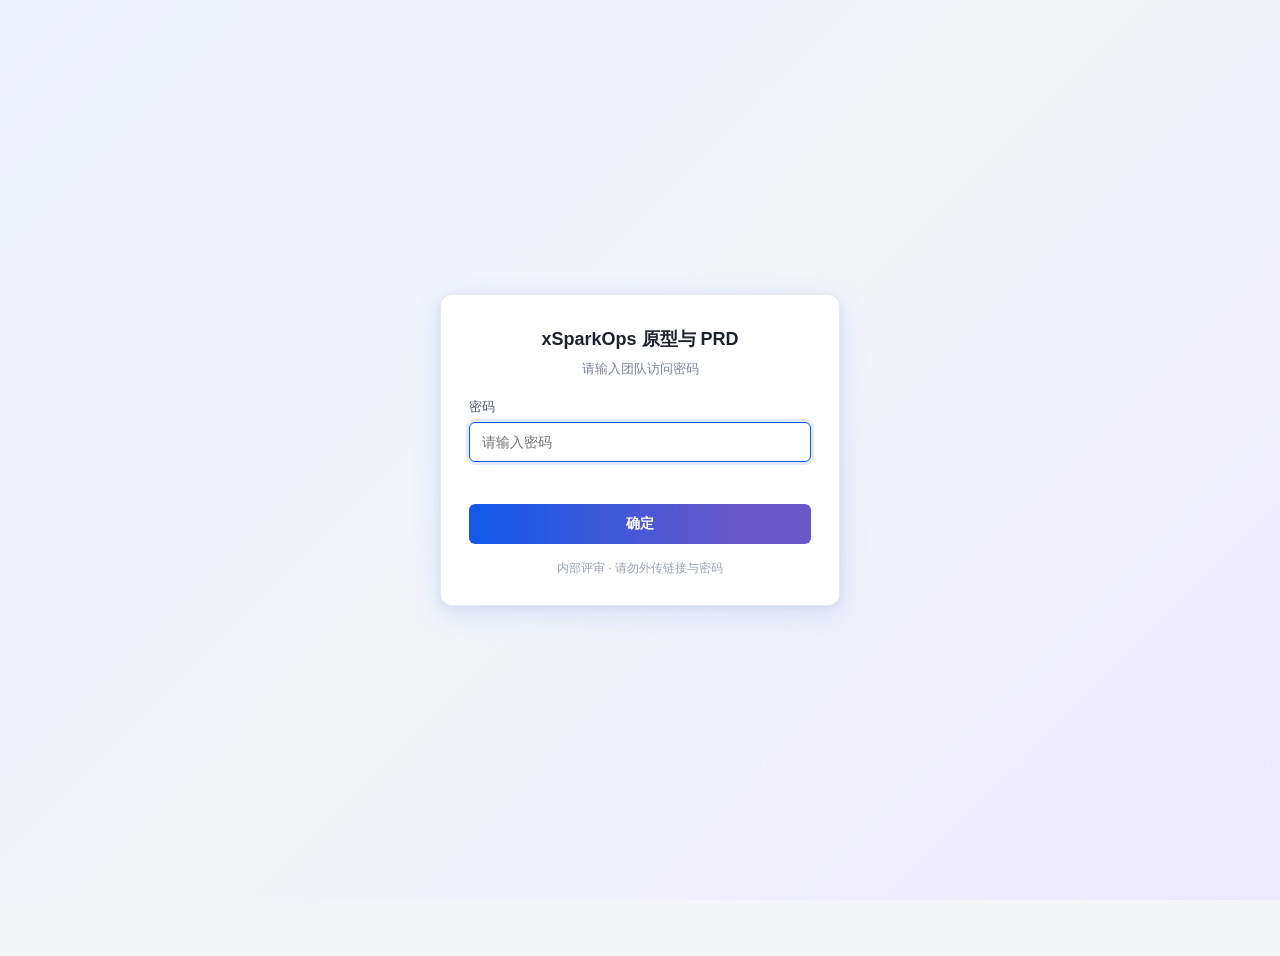
==== 原型/资产/知识/index.html @ 616c9ff0 "init: xSparkOps prototype, PRD hub and GitHub Pages gate" ====
<!DOCTYPE html>
<html lang="zh-CN">
<head>
  <meta charset="UTF-8">
  <meta name="viewport" content="width=device-width, initial-scale=1.0">
  <title>知识 — xSparkOps</title>
  <link rel="stylesheet" href="../../../共享/sidebar/sidebar.css">
  <link rel="stylesheet" href="knowledge.css">
  <link rel="stylesheet" href="../../../共享/sidebar/theme-dark.css">
  <link rel="stylesheet" href="../../../共享/gate/gate.css">
  <script src="../../../共享/gate/site-config.js"></script>
  <script src="../../../共享/gate/gate.js"></script>
</head>
<body data-i18n-title="knowledge.pageTitle">
  <div class="xs-app kb-app">
    <aside id="sidebar"></aside>

    <div class="xs-main kb-main">
      <header class="kb-page-head">
        <div class="kb-page-title">
          <h1 data-i18n="knowledge.page.title">知识</h1>
          <p data-i18n="knowledge.page.subtitle">上传与组织知识库文档，配置检索策略并评测问答效果</p>
        </div>
      </header>

      <div class="kb-content" id="kbContent"></div>
    </div>
  </div>

  <script src="../../../共享/sidebar/sidebar-config.js"></script>
  <script src="../../../共享/i18n/locales.js"></script>
  <script src="../../../共享/i18n/i18n.js"></script>
  <script src="../../../共享/sidebar/icons.js"></script>
  <script src="../../../共享/sidebar/sidebar.js"></script>
  <script src="mock-data.js"></script>
  <script src="knowledge.js"></script>
  <script>
    XSparkSidebar.init('#sidebar', {
      activeId: 'knowledge',
      onUserMenu({ id, label }) {
        if (id === 'profile') alert(XSparkI18n.t('common.prototypeDemo', { label }));
      },
      onNavigate() {}
    });
    Knowledge.init();
  </script>
</body>
</html>
---- 共享/sidebar/sidebar.css ----
/* xSparkOps Sidebar — Figma tokens */
:root {
  --xs-sidebar-w: 240px;
  --xs-topbar-h: 56px;
  --xs-header-h: 56px;
  --xs-primary: #1059E9;
  --xs-text: #1D232D;
  --xs-text-2: #7D8696;
  --xs-icon: #545D6D;
  --xs-header-bg: #F3F5F8;
  --xs-active-bg: #FFFFFF;
  --xs-scrollbar: #C6CDD7;
  --xs-logo-from: #266AEE;
  --xs-logo-to: #6A57C8;
  --xs-item-h: 44px;
  --xs-radius: 8px;
}

* { box-sizing: border-box; margin: 0; padding: 0; }

/* App shell */
.xs-app {
  min-height: 100vh;
  background: #F7F9FC;
}

/* Global top navigation */
.xs-topbar {
  position: fixed;
  top: 0;
  left: 0;
  right: 0;
  height: var(--xs-topbar-h);
  min-height: var(--xs-topbar-h);
  z-index: 400;
  display: flex;
  align-items: center;
  justify-content: space-between;
  padding: 0 20px 0 16px;
  background: var(--xs-header-bg);
  background-image: linear-gradient(135deg, #E6F7FF 0%, rgba(251, 237, 251, 0) 55%, #fff 100%);
  border-bottom: 1px solid #E8ECF0;
  box-shadow: 0 4px 6px rgba(16, 28, 40, 0.04);
  font-family: "PingFang SC", "Microsoft YaHei", -apple-system, sans-serif;
}

.xs-topbar__brand {
  display: flex;
  align-items: center;
  gap: 10px;
  min-width: 0;
}

.xs-topbar__logo {
  width: 36px;
  height: 36px;
  flex-shrink: 0;
}

.xs-topbar__logo svg { width: 100%; height: 100%; display: block; }

.xs-topbar__brand-text {
  font-weight: 600;
  font-size: 16px;
  letter-spacing: -0.2px;
  color: #171C25;
  white-space: nowrap;
}

.xs-topbar__actions {
  display: flex;
  align-items: center;
  gap: 4px;
  flex-shrink: 0;
}

.xs-topbar__icon-btn {
  position: relative;
  display: flex;
  align-items: center;
  justify-content: center;
  width: 36px;
  height: 36px;
  border: none;
  border-radius: 8px;
  background: transparent;
  color: var(--xs-icon);
  cursor: pointer;
  transition: background 0.15s;
}

.xs-topbar__icon-btn:hover {
  background: rgba(255, 255, 255, 0.75);
  color: var(--xs-text);
}

.xs-topbar__icon-btn svg {
  width: 20px;
  height: 20px;
}

.xs-topbar__badge {
  position: absolute;
  top: 6px;
  right: 6px;
  min-width: 16px;
  height: 16px;
  padding: 0 4px;
  border-radius: 8px;
  background: #F04438;
  color: #fff;
  font-size: 10px;
  font-weight: 600;
  line-height: 16px;
  text-align: center;
}

.xs-topbar__lang {
  display: flex;
  align-items: center;
  gap: 4px;
  height: 36px;
  padding: 0 8px 0 10px;
  border: none;
  border-radius: 8px;
  background: transparent;
  color: var(--xs-text);
  font: inherit;
  font-size: 13px;
  cursor: pointer;
  transition: background 0.15s;
}

.xs-topbar__lang:hover {
  background: rgba(255, 255, 255, 0.75);
}

.xs-topbar__lang svg {
  width: 18px;
  height: 18px;
  color: var(--xs-icon);
}

.xs-topbar__lang-chevron {
  width: 12px;
  height: 12px;
  color: var(--xs-text-2);
}

.xs-topbar__user {
  position: relative;
  margin-left: 4px;
}

.xs-topbar__user-btn {
  display: flex;
  align-items: center;
  gap: 8px;
  height: 36px;
  padding: 0 8px 0 4px;
  border: none;
  border-radius: 8px;
  background: transparent;
  cursor: pointer;
  font: inherit;
  transition: background 0.15s;
}

.xs-topbar__user-btn:hover,
.xs-topbar__user-btn.open {
  background: rgba(255, 255, 255, 0.85);
}

.xs-topbar__user-name {
  font-size: 13px;
  color: var(--xs-text);
  max-width: 96px;
  overflow: hidden;
  text-overflow: ellipsis;
  white-space: nowrap;
}

.xs-topbar__user-menu {
  display: none;
  position: absolute;
  right: 0;
  top: calc(100% + 6px);
  min-width: 160px;
  background: #fff;
  border: 1px solid #E7EBF1;
  border-radius: 8px;
  box-shadow: 0 8px 24px rgba(16, 28, 40, 0.12);
  padding: 4px;
  z-index: 500;
}

.xs-topbar__user-menu.show {
  display: block;
}

.xs-topbar__user-menu-item {
  display: block;
  width: 100%;
  padding: 10px 12px;
  border: none;
  background: transparent;
  font: inherit;
  font-size: 14px;
  line-height: 22px;
  color: var(--xs-text);
  text-align: left;
  border-radius: 6px;
  cursor: pointer;
  transition: background 0.15s;
}

.xs-topbar__user-menu-item:hover {
  background: #F3F5F8;
  color: var(--xs-primary);
}

.xs-sidebar {
  width: var(--xs-sidebar-w);
  min-width: var(--xs-sidebar-w);
  height: calc(100vh - var(--xs-topbar-h));
  background: #fff;
  border-right: 1px solid #E8ECF0;
  display: flex;
  flex-direction: column;
  font-family: "PingFang SC", "Microsoft YaHei", -apple-system, sans-serif;
  font-size: 14px;
  color: var(--xs-text);
  position: fixed;
  left: 0;
  top: var(--xs-topbar-h);
  z-index: 100;
}

.xs-main {
  flex: 1;
  margin-left: var(--xs-sidebar-w);
  margin-top: var(--xs-topbar-h);
  min-width: 0;
  min-height: calc(100vh - var(--xs-topbar-h));
  display: flex;
  flex-direction: column;
}

/* Legacy sidebar brand header — removed, kept for reference */
.xs-sidebar__header {
  display: none;
}

/* Workspace selector */
.xs-sidebar__workspace {
  display: flex;
  align-items: center;
  justify-content: space-between;
  padding: 14px 16px 8px;
  cursor: pointer;
  user-select: none;
}

.xs-sidebar__workspace-label {
  font-size: 12px;
  color: var(--xs-text-2);
  line-height: 1.4;
  overflow: hidden;
  text-overflow: ellipsis;
  white-space: nowrap;
}

.xs-sidebar__workspace-chevron {
  width: 12px;
  height: 12px;
  color: var(--xs-text-2);
  flex-shrink: 0;
  transition: transform 0.2s;
}

.xs-sidebar__workspace.open .xs-sidebar__workspace-chevron {
  transform: rotate(180deg);
}

.xs-sidebar__workspace-menu {
  display: none;
  margin: 0 8px 8px;
  background: #fff;
  border: 1px solid #E8ECF0;
  border-radius: var(--xs-radius);
  box-shadow: 0 4px 16px rgba(16, 28, 40, 0.08);
  overflow: hidden;
}

.xs-sidebar__workspace.open + .xs-sidebar__workspace-menu,
.xs-sidebar__workspace-menu.show { display: block; }

.xs-sidebar__workspace-option {
  padding: 10px 14px;
  font-size: 13px;
  color: var(--xs-text);
  cursor: pointer;
}

.xs-sidebar__workspace-option:hover { background: #F3F5F8; }
.xs-sidebar__workspace-option.active { color: var(--xs-primary); font-weight: 500; }

/* Nav scroll area */
.xs-sidebar__nav {
  flex: 1;
  overflow-y: auto;
  padding: 4px 0 16px;
  scrollbar-width: thin;
  scrollbar-color: var(--xs-scrollbar) transparent;
}

.xs-sidebar__nav::-webkit-scrollbar { width: 6px; }
.xs-sidebar__nav::-webkit-scrollbar-thumb {
  background: var(--xs-scrollbar);
  border-radius: 3px;
}

.xs-sidebar__section {
  padding: 16px 20px 6px;
  font-size: 12px;
  color: var(--xs-text-2);
  line-height: 1;
}

.xs-sidebar__section:first-child {
  padding-top: 8px;
}

.xs-sidebar__divider {
  height: 1px;
  margin: 8px 16px 4px;
  background: #EEF1F5;
}

/* Nav item */
.xs-sidebar__item {
  display: flex;
  align-items: center;
  gap: 10px;
  height: var(--xs-item-h);
  margin: 0 8px;
  padding: 0 12px;
  border-radius: var(--xs-radius);
  color: var(--xs-text);
  text-decoration: none;
  cursor: pointer;
  border: none;
  background: transparent;
  width: calc(100% - 16px);
  font: inherit;
  text-align: left;
  transition: background 0.15s;
}

.xs-sidebar__item:hover:not(.is-disabled):not(.is-active) {
  background: rgba(243, 245, 248, 0.8);
}

.xs-sidebar__item.is-active {
  background: var(--xs-active-bg);
  color: var(--xs-primary);
  box-shadow: 0 1px 4px rgba(16, 28, 40, 0.06);
}

.xs-sidebar__item.is-disabled {
  color: var(--xs-text-2);
  cursor: not-allowed;
}

.xs-sidebar__icon {
  width: 20px;
  height: 20px;
  flex-shrink: 0;
  color: var(--xs-icon);
  display: flex;
  align-items: center;
  justify-content: center;
}

.xs-sidebar__icon svg { width: 20px; height: 20px; }

.xs-sidebar__item.is-active .xs-sidebar__icon { color: var(--xs-primary); }
.xs-sidebar__item.is-disabled .xs-sidebar__icon { color: var(--xs-text-2); opacity: 0.7; }

.xs-sidebar__label {
  flex: 1;
  line-height: 1.2;
  white-space: nowrap;
  overflow: hidden;
  text-overflow: ellipsis;
}

/* Sidebar footer — AI 控制台 */
.xs-sidebar__footer {
  flex-shrink: 0;
  position: relative;
  padding: 8px;
  border-top: 1px solid #E7EBF1;
  background: #fff;
}

.xs-sidebar__ai-console-menu {
  display: none;
  position: absolute;
  left: 8px;
  right: 8px;
  bottom: calc(100% + 4px);
  background: #fff;
  border: 1px solid #E8ECF0;
  border-radius: var(--xs-radius);
  box-shadow: 0 4px 16px rgba(16, 28, 40, 0.12);
  overflow: hidden;
  z-index: 20;
}

.xs-sidebar__ai-console-menu.show { display: block; }

.xs-sidebar__ai-console-option {
  display: block;
  width: 100%;
  padding: 10px 14px;
  border: none;
  background: transparent;
  font: inherit;
  font-size: 13px;
  color: var(--xs-text);
  text-align: left;
  cursor: pointer;
  transition: background 0.15s;
}

.xs-sidebar__ai-console-option + .xs-sidebar__ai-console-option {
  border-top: 1px solid #F0F2F5;
}

.xs-sidebar__ai-console-option:hover { background: #F3F5F8; }

.xs-sidebar__ai-console-option.active {
  color: var(--xs-primary);
  font-weight: 500;
  background: #F0F6FF;
}

.xs-sidebar__ai-console {
  display: flex;
  align-items: center;
  gap: 10px;
  width: 100%;
  height: var(--xs-item-h);
  padding: 0 12px;
  border: 1px solid transparent;
  border-radius: var(--xs-radius);
  background: linear-gradient(180deg, #F8FAFF 0%, #fff 100%);
  color: var(--xs-primary);
  cursor: pointer;
  font: inherit;
  font-weight: 500;
  text-align: left;
  transition: background 0.15s, border-color 0.15s, box-shadow 0.15s;
}

.xs-sidebar__ai-console:hover {
  background: #F0F6FF;
  border-color: #D6E4FF;
  box-shadow: 0 1px 4px rgba(16, 89, 233, 0.08);
}

.xs-sidebar__ai-console.open {
  background: #F0F6FF;
  border-color: #D6E4FF;
  box-shadow: 0 1px 4px rgba(16, 89, 233, 0.08);
}

.xs-sidebar__ai-console .xs-sidebar__icon {
  color: var(--xs-primary);
}

/* User footer */
.xs-sidebar__user {
  box-sizing: border-box;
  display: flex;
  align-items: center;
  padding: 8px;
  width: 100%;
  height: 68px;
  border-top: 1px solid #E7EBF1;
  flex-shrink: 0;
  position: relative;
}

.xs-sidebar__user-wrap {
  display: flex;
  align-items: center;
  padding: 10px 4px 10px 8px;
  gap: 12px;
  flex: 1;
  height: 52px;
  border-radius: 8px;
  cursor: pointer;
  border: none;
  background: transparent;
  font: inherit;
  text-align: left;
  min-width: 0;
  transition: background 0.15s;
}

.xs-sidebar__user-wrap:hover,
.xs-sidebar__user-wrap.open {
  background: #F3F5F8;
}

.xs-sidebar__avatar {
  position: relative;
  width: 32px;
  height: 32px;
  background: #EBF2FF;
  border-radius: 50%;
  display: flex;
  align-items: center;
  justify-content: center;
  flex-shrink: 0;
  font-size: 13px;
  line-height: 17px;
  color: var(--xs-primary);
  font-weight: 400;
}

.xs-sidebar__user-info {
  display: flex;
  flex-direction: column;
  justify-content: center;
  flex: 1;
  min-width: 0;
}

.xs-sidebar__user-name {
  font-size: 14px;
  line-height: 22px;
  color: var(--xs-text);
  overflow: hidden;
  text-overflow: ellipsis;
  white-space: nowrap;
}

.xs-sidebar__user-toggle {
  display: flex;
  justify-content: center;
  align-items: center;
  width: 32px;
  height: 32px;
  border-radius: 4px;
  border: none;
  background: transparent;
  color: var(--xs-icon);
  cursor: pointer;
  flex-shrink: 0;
  padding: 6px;
  transition: background 0.15s;
}

.xs-sidebar__user-toggle:hover {
  background: #EEF1F5;
}

.xs-sidebar__user-toggle svg {
  width: 20px;
  height: 20px;
}

.xs-sidebar__user-menu {
  display: none;
  position: absolute;
  left: 8px;
  right: 8px;
  bottom: calc(100% + 4px);
  background: #fff;
  border: 1px solid #E7EBF1;
  border-radius: 8px;
  box-shadow: 0 4px 16px rgba(16, 28, 40, 0.1);
  padding: 4px;
  z-index: 200;
}

.xs-sidebar__user-menu.show {
  display: block;
}

.xs-sidebar__user-menu-item {
  display: block;
  width: 100%;
  padding: 10px 12px;
  border: none;
  background: transparent;
  font: inherit;
  font-size: 14px;
  line-height: 22px;
  color: var(--xs-text);
  text-align: left;
  border-radius: 6px;
  cursor: pointer;
  transition: background 0.15s;
}

.xs-sidebar__user-menu-item:hover {
  background: #F3F5F8;
  color: var(--xs-primary);
}

/* Demo layout */
.demo-layout {
  display: flex;
  min-height: 100vh;
  background: #F7F9FC;
}

.demo-main {
  flex: 1;
  margin-left: var(--xs-sidebar-w);
  margin-top: var(--xs-topbar-h);
  min-width: 0;
  min-height: calc(100vh - var(--xs-topbar-h));
  display: flex;
  flex-direction: column;
}

.demo-page-head {
  padding: 20px 28px 16px;
  background: #fff;
  border-bottom: 1px solid #E8ECF0;
  flex-shrink: 0;
}

.demo-page-head h1 {
  font-size: 18px;
  font-weight: 600;
  color: var(--xs-text);
  margin-bottom: 4px;
}

.demo-page-head p {
  color: var(--xs-text-2);
  font-size: 13px;
  line-height: 1.5;
}

.demo-page-body {
  flex: 1;
  padding: 24px 28px 32px;
  overflow: auto;
}

.demo-placeholder {
  background: #fff;
  border: 1px solid #E8ECF0;
  border-radius: 8px;
  padding: 48px 32px;
  text-align: center;
  color: var(--xs-text-2);
  font-size: 14px;
}

.demo-doc-links {
  margin-top: 16px;
  text-align: center;
  font-size: 13px;
}

.demo-doc-links a {
  color: var(--xs-primary);
  text-decoration: none;
}

.demo-doc-links a:hover {
  text-decoration: underline;
}

/* Dark theme */
.xs-app[data-theme="dark"] {
  background: #0F1419;
  color: #E8ECF0;
}

.xs-app[data-theme="dark"] .xs-topbar {
  background: #151B23;
  background-image: linear-gradient(135deg, #1a2744 0%, #151B23 100%);
  border-bottom-color: #2A3441;
}

.xs-app[data-theme="dark"] .xs-topbar__brand-text,
.xs-app[data-theme="dark"] .xs-topbar__user-name,
.xs-app[data-theme="dark"] .xs-topbar__lang {
  color: #E8ECF0;
}

.xs-app[data-theme="dark"] .xs-sidebar {
  background: #151B23;
  border-right-color: #2A3441;
  color: #E8ECF0;
}

.xs-app[data-theme="dark"] .xs-sidebar__item.is-active {
  background: #1E2A3A;
}

.xs-app[data-theme="dark"] .xs-main,
.xs-app[data-theme="dark"] .demo-main {
  background: #0F1419;
}

.xs-app[data-theme="dark"] .xs-sidebar__footer {
  background: #151B23;
  border-top-color: #2A3441;
}

.xs-app[data-theme="dark"] .xs-sidebar__ai-console {
  background: linear-gradient(180deg, #1a2744 0%, #151B23 100%);
  color: #7EB3FF;
}

.xs-app[data-theme="dark"] .xs-sidebar__ai-console:hover {
  background: #1E2A3A;
  border-color: #2A4A6B;
}

.xs-app[data-theme="dark"] .xs-sidebar__ai-console-menu {
  background: #151B23;
  border-color: #2A3441;
}

.xs-app[data-theme="dark"] .xs-sidebar__ai-console-option {
  color: #E8ECF0;
}

.xs-app[data-theme="dark"] .xs-sidebar__ai-console-option + .xs-sidebar__ai-console-option {
  border-top-color: #2A3441;
}

.xs-app[data-theme="dark"] .xs-sidebar__ai-console-option:hover {
  background: #1E2A3A;
}

.xs-app[data-theme="dark"] .xs-sidebar__ai-console-option.active {
  background: #1a2744;
  color: #7EB3FF;
}
---- 原型/资产/知识/knowledge.css ----
/* 知识 — 知识库列表（参考设计稿 临时.ccs） */
:root {
  --kb-primary: #1059E9;
  --kb-primary-grad: linear-gradient(90deg, #1059E9 0%, #6A57C8 79.03%);
  --kb-icon-grad: linear-gradient(125.84deg, #9B86F8 0%, #0978F1 88.35%);
  --kb-text: #1D232D;
  --kb-text-2: #7D8696;
  --kb-text-3: #C6CDD7;
  --kb-title: #292C2B;
  --kb-border: #E7EBF1;
  --kb-border-hover: #9F92DF;
  --kb-bg: #F3F5F8;
  --kb-card: #FFFFFF;
  --kb-card-grad: linear-gradient(240.62deg, rgba(242, 240, 254, 0.5) 9.1%, rgba(255, 255, 255, 0) 68.01%), #FFFFFF;
  --kb-shadow-hover: 0px -1px 1px rgba(188, 180, 231, 0.2), 0px 4px 4px rgba(188, 180, 231, 0.2);
  --kb-head-h: 66px;
}

.kb-app {
  background: var(--kb-bg);
  font-family: "Source Han Sans CN", "PingFang SC", "Microsoft YaHei", -apple-system, sans-serif;
  font-size: 14px;
  color: var(--kb-text);
}

.kb-main {
  display: flex;
  flex-direction: column;
  overflow: hidden;
}

.kb-content {
  flex: 1;
  min-height: 0;
  display: flex;
  flex-direction: column;
  overflow: hidden;
}

.kb-page-head {
  height: var(--kb-head-h);
  background: var(--kb-card);
  border-bottom: 1px solid var(--kb-border);
  display: flex;
  align-items: center;
  padding: 0 24px;
  flex-shrink: 0;
}

.kb-page-title h1 {
  font-size: 18px;
  font-weight: 600;
  margin-bottom: 2px;
  color: var(--kb-text);
}

.kb-page-title p {
  font-size: 12px;
  color: var(--kb-text-2);
  line-height: 20px;
}

.kb-panel {
  flex: 1;
  display: flex;
  flex-direction: column;
  min-height: 0;
  background: var(--kb-card);
  margin: 0;
}

.kb-toolbar {
  display: flex;
  align-items: center;
  justify-content: space-between;
  padding: 12px 24px;
  gap: 16px;
  flex-shrink: 0;
  border-bottom: 1px solid var(--kb-border);
}

.kb-toolbar-left {
  display: flex;
  align-items: center;
  gap: 10px;
  flex: 1;
  min-width: 0;
}

.kb-toolbar-right {
  display: flex;
  align-items: center;
  gap: 16px;
  flex-shrink: 0;
}

.kb-search {
  display: flex;
  align-items: center;
  gap: 8px;
  width: 240px;
  height: 32px;
  padding: 5px 12px;
  border: 1px solid #D7DCE4;
  border-radius: 4px;
  background: #fff;
}

.kb-search svg {
  flex-shrink: 0;
  color: var(--kb-text-3);
}

.kb-search input {
  border: none;
  outline: none;
  width: 100%;
  font-size: 14px;
  font-family: inherit;
  color: var(--kb-text);
  background: transparent;
}

.kb-search input::placeholder {
  color: var(--kb-text-3);
}

.kb-select {
  height: 32px;
  padding: 4px 28px 4px 12px;
  border: 1px solid #D7DCE4;
  border-radius: 4px;
  background: #fff;
  font-size: 14px;
  font-family: inherit;
  color: var(--kb-text);
  cursor: pointer;
  appearance: none;
  background-image: url("data:image/svg+xml,%3Csvg xmlns='http://www.w3.org/2000/svg' width='12' height='12' viewBox='0 0 12 12'%3E%3Cpath d='M2 4.5L6 8.5L10 4.5' stroke='%23C6CDD7' stroke-width='1.4' fill='none'/%3E%3C/svg%3E");
  background-repeat: no-repeat;
  background-position: right 8px center;
}

.kb-select--ws { width: 240px; }

.kb-btn-ghost {
  display: inline-flex;
  align-items: center;
  gap: 4px;
  height: 32px;
  padding: 5px 8px;
  border: none;
  border-radius: 4px;
  background: transparent;
  color: #545D6D;
  font-size: 14px;
  font-family: inherit;
  cursor: pointer;
}

.kb-btn-ghost:hover {
  background: #F3F5F8;
}

.kb-btn-primary {
  display: inline-flex;
  align-items: center;
  justify-content: center;
  gap: 4px;
  height: 32px;
  padding: 8px 16px;
  border: none;
  border-radius: 4px;
  background: var(--kb-primary-grad);
  color: #fff;
  font-size: 14px;
  font-family: inherit;
  cursor: pointer;
  white-space: nowrap;
}

.kb-btn-primary:hover {
  filter: brightness(1.05);
}

.kb-grid-wrap {
  flex: 1;
  overflow: auto;
  padding: 0 24px 16px;
}

.kb-grid {
  display: grid;
  grid-template-columns: repeat(auto-fill, minmax(320px, 1fr));
  gap: 12px;
  padding-top: 12px;
}

.kb-card {
  box-sizing: border-box;
  display: flex;
  flex-direction: column;
  min-height: 188px;
  background: var(--kb-card-grad);
  border: 1px solid var(--kb-border);
  border-radius: 10px;
  text-decoration: none;
  color: inherit;
  cursor: pointer;
  transition: border-color 0.15s, box-shadow 0.15s, transform 0.15s;
  overflow: hidden;
}

.kb-card:hover {
  border-color: var(--kb-border-hover);
  box-shadow: var(--kb-shadow-hover);
  transform: translateY(-1px);
}

.kb-card-inner {
  display: flex;
  flex-direction: column;
  flex: 1;
  padding: 16px;
  gap: 0;
  min-height: 0;
}

.kb-card-head {
  display: flex;
  justify-content: space-between;
  align-items: flex-start;
  gap: 12px;
  margin-bottom: 12px;
}

.kb-card-title-block {
  min-width: 0;
  flex: 1;
}

.kb-card-title-row {
  display: flex;
  align-items: center;
  gap: 8px;
  min-width: 0;
}

.kb-card-icon {
  flex-shrink: 0;
  width: 28px;
  height: 28px;
  display: flex;
  align-items: center;
  justify-content: center;
  background: var(--kb-icon-grad);
  border-radius: 6px;
  color: #fff;
}

.kb-card-icon svg {
  width: 18px;
  height: 18px;
}

.kb-card-name {
  font-size: 15px;
  font-weight: 600;
  line-height: 1.35;
  color: var(--kb-title);
  display: -webkit-box;
  -webkit-line-clamp: 2;
  -webkit-box-orient: vertical;
  overflow: hidden;
}

.kb-card-ws {
  display: inline-flex;
  align-items: center;
  margin-top: 8px;
  max-width: 100%;
  padding: 2px 8px;
  border-radius: 4px;
  font-size: 11px;
  font-weight: 500;
  color: var(--kb-text-2);
  background: rgba(16, 89, 233, 0.08);
  border: 1px solid rgba(16, 89, 233, 0.12);
  overflow: hidden;
  text-overflow: ellipsis;
  white-space: nowrap;
}

.kb-tag {
  flex-shrink: 0;
  padding: 2px 10px;
  border-radius: 999px;
  font-size: 11px;
  font-weight: 500;
  line-height: 18px;
  text-align: center;
}

.kb-tag--private {
  background: #E7EBF1;
  color: #171C25;
}

.kb-tag--public {
  background: rgba(16, 89, 233, 0.12);
  color: #043FB0;
}

.kb-tag--team {
  background: rgba(17, 180, 160, 0.12);
  color: #028473;
}

.kb-card-stats {
  display: flex;
  align-items: stretch;
  justify-content: space-between;
  gap: 8px;
  padding: 12px 8px;
  margin-bottom: 12px;
  background: rgba(243, 245, 248, 0.65);
  border: 1px solid var(--kb-border);
  border-radius: 8px;
}

.kb-stat {
  display: flex;
  flex-direction: column;
  align-items: center;
  justify-content: center;
  flex: 1;
  min-width: 0;
  gap: 2px;
}

.kb-stat-divider {
  width: 1px;
  align-self: stretch;
  background: var(--kb-border);
  flex-shrink: 0;
}

.kb-stat-value {
  font-size: 16px;
  font-weight: 700;
  line-height: 1.2;
  color: #171C25;
}

.kb-stat-label {
  font-size: 11px;
  line-height: 1.3;
  color: var(--kb-text-2);
  text-align: center;
}

.kb-card-foot {
  display: flex;
  justify-content: space-between;
  align-items: center;
  gap: 8px;
  margin-top: auto;
  padding-top: 12px;
  border-top: 1px solid var(--kb-border);
}

.kb-card-meta {
  display: flex;
  align-items: center;
  gap: 6px;
  min-width: 0;
  font-size: 12px;
  line-height: 1.4;
  color: var(--kb-text-2);
}

.kb-card-owner {
  font-weight: 500;
  white-space: nowrap;
  overflow: hidden;
  text-overflow: ellipsis;
}

.kb-card-dot {
  flex-shrink: 0;
  opacity: 0.6;
}

.kb-card-time {
  white-space: nowrap;
  overflow: hidden;
  text-overflow: ellipsis;
}

.kb-card-more {
  width: 32px;
  height: 32px;
  border: none;
  border-radius: 5px;
  background: transparent;
  color: var(--kb-text-2);
  cursor: pointer;
  display: flex;
  align-items: center;
  justify-content: center;
}

.kb-card:hover .kb-card-more {
  background: #F3F5F8;
  border: 1px solid #D7DCE4;
}

.kb-card-more:hover {
  background: #E7EBF1;
}

.kb-empty {
  padding: 48px 24px;
  text-align: center;
  color: var(--kb-text-2);
  width: 100%;
}

.kb-footer {
  display: flex;
  align-items: center;
  justify-content: flex-end;
  gap: 12px;
  padding: 12px 24px;
  border-top: 1px solid var(--kb-border);
  flex-shrink: 0;
  font-size: 14px;
  color: var(--kb-text-2);
}

.kb-footer select {
  height: 32px;
  padding: 5px 8px;
  border: 1px solid #D7DCE4;
  border-radius: 4px;
  font-family: inherit;
  font-size: 14px;
}

.kb-page-btn {
  width: 32px;
  height: 32px;
  border: 1px solid #D7DCE4;
  border-radius: 4px;
  background: #FCFCFD;
  cursor: pointer;
  display: flex;
  align-items: center;
  justify-content: center;
  color: var(--kb-text);
}

.kb-page-btn.active {
  background: #EAF1FF;
  border-color: var(--kb-primary);
  color: var(--kb-primary);
}

.kb-page-btn:disabled {
  opacity: 0.4;
  cursor: not-allowed;
}

@media (max-width: 900px) {
  .kb-grid {
    grid-template-columns: repeat(auto-fill, minmax(280px, 1fr));
  }
}

@media (max-width: 640px) {
  .kb-grid {
    grid-template-columns: 1fr;
  }

  .kb-toolbar {
    flex-wrap: wrap;
  }

  .kb-search,
  .kb-select--ws {
    width: 100%;
  }
}
---- 共享/sidebar/theme-dark.css ----
/* xSparkOps — shared dark theme for all modules */

.xs-app[data-theme="dark"] {
  --xs-text: #E8ECF0;
  --xs-text-2: #9AA4B2;
  --xs-icon: #9AA4B2;
  --xs-header-bg: #151B23;
  --xs-active-bg: #1E2A3A;
  --xs-scrollbar: #3A4654;

  --xs-dark-bg: #0F1419;
  --xs-dark-surface: #151B23;
  --xs-dark-surface-2: #1E2A3A;
  --xs-dark-border: #2A3441;
  --xs-dark-text: #E8ECF0;
  --xs-dark-text-2: #9AA4B2;
  --xs-dark-text-3: #6B7785;
  --xs-dark-hover: #1E2A3A;
  --xs-dark-input: #1E2A3A;
  --xs-dark-subtle: #252D38;
  --xs-dark-primary-light: rgba(16, 89, 233, 0.14);
  --xs-dark-code: #1A222D;
  --xs-dark-row-hover: #1A222D;

  --ops-primary-light: var(--xs-dark-primary-light);
  --ops-text: var(--xs-dark-text);
  --ops-text-2: var(--xs-dark-text-2);
  --ops-text-3: var(--xs-dark-text-3);
  --ops-border: var(--xs-dark-border);
  --ops-bg: var(--xs-dark-bg);
  --ops-card: var(--xs-dark-surface);

  --apv-primary-light: var(--xs-dark-primary-light);
  --apv-text: var(--xs-dark-text);
  --apv-text-2: var(--xs-dark-text-2);
  --apv-text-3: var(--xs-dark-text-3);
  --apv-border: var(--xs-dark-border);
  --apv-bg: var(--xs-dark-bg);
  --apv-card: var(--xs-dark-surface);

  --obs-primary-light: var(--xs-dark-primary-light);
  --obs-text: var(--xs-dark-text);
  --obs-text-2: var(--xs-dark-text-2);
  --obs-text-3: var(--xs-dark-text-3);
  --obs-border: var(--xs-dark-border);
  --obs-bg: var(--xs-dark-bg);
  --obs-card: var(--xs-dark-surface);

  --gov-primary-light: var(--xs-dark-primary-light);
  --gov-text: var(--xs-dark-text);
  --gov-text-2: var(--xs-dark-text-2);
  --gov-text-3: var(--xs-dark-text-3);
  --gov-border: var(--xs-dark-border);
  --gov-bg: var(--xs-dark-bg);
  --gov-card: var(--xs-dark-surface);

  --kb-text: var(--xs-dark-text);
  --kb-text-2: var(--xs-dark-text-2);
  --kb-text-3: var(--xs-dark-text-3);
  --kb-title: var(--xs-dark-text);
  --kb-border: var(--xs-dark-border);
  --kb-border-hover: #4A5568;
  --kb-bg: var(--xs-dark-bg);
  --kb-card: var(--xs-dark-surface);
  --kb-card-grad: var(--xs-dark-surface);
  --kb-shadow-hover: 0 4px 12px rgba(0, 0, 0, 0.35);

  --agt-text: var(--xs-dark-text);
  --agt-text-2: var(--xs-dark-text-2);
  --agt-text-3: var(--xs-dark-text-3);
  --agt-border: var(--xs-dark-border);
  --agt-border-hover: #4A5568;
  --agt-bg: var(--xs-dark-bg);
  --agt-card: var(--xs-dark-surface);
  --agt-card-grad: var(--xs-dark-surface);
  --agt-shadow-hover: 0 4px 12px rgba(0, 0, 0, 0.35);
}

/* Shell — sidebar / topbar extras */
.xs-app[data-theme="dark"] .xs-topbar__icon-btn:hover,
.xs-app[data-theme="dark"] .xs-topbar__lang:hover,
.xs-app[data-theme="dark"] .xs-topbar__user-btn:hover,
.xs-app[data-theme="dark"] .xs-topbar__user-btn.open {
  background: rgba(255, 255, 255, 0.08);
  color: var(--xs-dark-text);
}

.xs-app[data-theme="dark"] .xs-topbar__user-menu {
  background: var(--xs-dark-surface);
  border-color: var(--xs-dark-border);
  box-shadow: 0 8px 24px rgba(0, 0, 0, 0.4);
}

.xs-app[data-theme="dark"] .xs-topbar__user-menu-item {
  color: var(--xs-dark-text);
}

.xs-app[data-theme="dark"] .xs-topbar__user-menu-item:hover {
  background: var(--xs-dark-hover);
  color: #7EB3FF;
}

.xs-app[data-theme="dark"] .xs-sidebar__workspace-menu {
  background: var(--xs-dark-surface);
  border-color: var(--xs-dark-border);
  box-shadow: 0 4px 16px rgba(0, 0, 0, 0.35);
}

.xs-app[data-theme="dark"] .xs-sidebar__workspace-option {
  color: var(--xs-dark-text);
}

.xs-app[data-theme="dark"] .xs-sidebar__workspace-option:hover {
  background: var(--xs-dark-hover);
}

.xs-app[data-theme="dark"] .xs-sidebar__divider {
  background: var(--xs-dark-border);
}

.xs-app[data-theme="dark"] .xs-sidebar__item {
  color: var(--xs-dark-text);
}

.xs-app[data-theme="dark"] .xs-sidebar__item:hover {
  background: var(--xs-dark-hover);
}

.xs-app[data-theme="dark"] .xs-sidebar__item.is-active {
  background: var(--xs-dark-surface-2);
  color: #7EB3FF;
}

.xs-app[data-theme="dark"] .xs-sidebar__user-menu {
  background: var(--xs-dark-surface);
  border-color: var(--xs-dark-border);
}

.xs-app[data-theme="dark"] .xs-sidebar__user-menu-item:hover {
  background: var(--xs-dark-hover);
}

/* Demo / admin placeholder pages */
.xs-app[data-theme="dark"].demo-layout {
  background: var(--xs-dark-bg);
}

.xs-app[data-theme="dark"] .demo-page-head {
  background: var(--xs-dark-surface);
  border-bottom-color: var(--xs-dark-border);
}

.xs-app[data-theme="dark"] .demo-page-head h1 {
  color: var(--xs-dark-text);
}

.xs-app[data-theme="dark"] .demo-page-head p {
  color: var(--xs-dark-text-2);
}

.xs-app[data-theme="dark"] .demo-placeholder {
  background: var(--xs-dark-surface);
  border-color: var(--xs-dark-border);
  color: var(--xs-dark-text-2);
}

.xs-app[data-theme="dark"] .admin-main {
  background: var(--xs-dark-bg);
  color: var(--xs-dark-text);
}

.xs-app[data-theme="dark"] .admin-card {
  background: var(--xs-dark-surface);
  border-color: var(--xs-dark-border);
  color: var(--xs-dark-text-2);
}

.xs-app[data-theme="dark"] .admin-card h1 {
  color: var(--xs-dark-text);
}

/* Shared form controls */
.xs-app[data-theme="dark"] input,
.xs-app[data-theme="dark"] textarea,
.xs-app[data-theme="dark"] select {
  color: var(--xs-dark-text);
}

.xs-app[data-theme="dark"] input::placeholder,
.xs-app[data-theme="dark"] textarea::placeholder {
  color: var(--xs-dark-text-3);
}

/* Toolbar buttons — ops / apv / obs / gov */
.xs-app[data-theme="dark"] .ops-tb-btn,
.xs-app[data-theme="dark"] .apv-tb-btn,
.xs-app[data-theme="dark"] .obs-tb-btn,
.xs-app[data-theme="dark"] .gov-tb-btn,
.xs-app[data-theme="dark"] .ops-ai-btn,
.xs-app[data-theme="dark"] .gov-ai-btn,
.xs-app[data-theme="dark"] .obs-ai-btn,
.xs-app[data-theme="dark"] .apv-btn-ghost,
.xs-app[data-theme="dark"] .obs-drawer-icon-btn,
.xs-app[data-theme="dark"] .obs-page-btns button {
  background: var(--xs-dark-input);
  color: var(--xs-dark-text);
  border-color: var(--xs-dark-border);
}

.xs-app[data-theme="dark"] .ops-tb-btn:hover,
.xs-app[data-theme="dark"] .apv-tb-btn:hover,
.xs-app[data-theme="dark"] .obs-tb-btn:hover,
.xs-app[data-theme="dark"] .gov-tb-btn:hover,
.xs-app[data-theme="dark"] .ops-ai-btn:hover,
.xs-app[data-theme="dark"] .gov-ai-btn:hover,
.xs-app[data-theme="dark"] .obs-ai-btn:hover,
.xs-app[data-theme="dark"] .apv-btn-ghost:hover,
.xs-app[data-theme="dark"] .obs-drawer-icon-btn:hover,
.xs-app[data-theme="dark"] .obs-page-btns button:hover:not(:disabled) {
  background: var(--xs-dark-hover);
  border-color: #3A4654;
}

.xs-app[data-theme="dark"] .ops-tb-btn.active,
.xs-app[data-theme="dark"] .apv-tb-btn.active,
.xs-app[data-theme="dark"] .obs-tb-btn.active,
.xs-app[data-theme="dark"] .gov-tb-btn.active,
.xs-app[data-theme="dark"] .obs-tb-ai.active {
  background: var(--xs-dark-primary-light);
  border-color: var(--ops-primary, #1059E9);
  color: #7EB3FF;
}

.xs-app[data-theme="dark"] .ops-tb-search,
.xs-app[data-theme="dark"] .apv-tb-search,
.xs-app[data-theme="dark"] .obs-tb-search {
  background: var(--xs-dark-input);
  border-color: var(--xs-dark-border);
}

.xs-app[data-theme="dark"] .ops-tb-search input,
.xs-app[data-theme="dark"] .apv-tb-search input,
.xs-app[data-theme="dark"] .obs-tb-search input {
  background: transparent;
  color: var(--xs-dark-text);
}

.xs-app[data-theme="dark"] .apv-filter-chip,
.xs-app[data-theme="dark"] .obs-filter-chip,
.xs-app[data-theme="dark"] .gov-filter-chip {
  background: var(--xs-dark-input);
  border-color: var(--xs-dark-border);
  color: var(--xs-dark-text);
}

.xs-app[data-theme="dark"] .apv-filter-chip.checked,
.xs-app[data-theme="dark"] .obs-filter-chip.checked,
.xs-app[data-theme="dark"] .gov-filter-chip.checked {
  background: var(--xs-dark-primary-light);
  border-color: #1059E9;
  color: #7EB3FF;
}

.xs-app[data-theme="dark"] .apv-filter-text-inline,
.xs-app[data-theme="dark"] .obs-filter-text-inline,
.xs-app[data-theme="dark"] .gov-filter-text-inline,
.xs-app[data-theme="dark"] .ops-ai-insight-input,
.xs-app[data-theme="dark"] .obs-ai-insight-input,
.xs-app[data-theme="dark"] .obs-ai-input,
.xs-app[data-theme="dark"] .apv-comment-input,
.xs-app[data-theme="dark"] .gov-ai-insight-input {
  background: var(--xs-dark-input);
  border-color: var(--xs-dark-border);
  color: var(--xs-dark-text);
}

/* Tables */
.xs-app[data-theme="dark"] .ops-table tbody tr:hover td,
.xs-app[data-theme="dark"] .ops-alert-row:hover td,
.xs-app[data-theme="dark"] .apv-table tbody tr:hover,
.xs-app[data-theme="dark"] .obs-table tbody tr:hover td,
.xs-app[data-theme="dark"] .obs-trace-row:hover td,
.xs-app[data-theme="dark"] .gov-table tbody tr:hover td {
  background: var(--xs-dark-row-hover);
}

.xs-app[data-theme="dark"] .ops-table th,
.xs-app[data-theme="dark"] .obs-table th {
  background: var(--xs-dark-surface-2);
}

.xs-app[data-theme="dark"] .ops-alert-ai-row td,
.xs-app[data-theme="dark"] .ops-alert-ai {
  background: var(--xs-dark-surface-2) !important;
  color: var(--xs-dark-text-2);
}

.xs-app[data-theme="dark"] .ops-alert-row.expanded td {
  background: var(--xs-dark-primary-light);
}

.xs-app[data-theme="dark"] .ops-status-tag,
.xs-app[data-theme="dark"] .obs-tag {
  background: var(--xs-dark-subtle);
  color: var(--xs-dark-text-2);
}

/* Chart / progress tracks */
.xs-app[data-theme="dark"] .ops-dist-bar-wrap,
.xs-app[data-theme="dark"] .ops-type-compare-bar-wrap,
.xs-app[data-theme="dark"] .obs-tl-track {
  background: var(--xs-dark-subtle);
}

.xs-app[data-theme="dark"] .ops-type-trend-cell,
.xs-app[data-theme="dark"] .apv-hub-card,
.xs-app[data-theme="dark"] .apv-submit-draft {
  background: var(--xs-dark-surface-2);
}

/* Card heads with light gray bg */
.xs-app[data-theme="dark"] .obs-card-head,
.xs-app[data-theme="dark"] .obs-panel-head,
.xs-app[data-theme="dark"] .obs-drawer-header,
.xs-app[data-theme="dark"] .obs-io-head,
.xs-app[data-theme="dark"] .obs-drawer-badge,
.xs-app[data-theme="dark"] .obs-topo-node.start {
  background: var(--xs-dark-surface-2);
}

/* AI panels */
.xs-app[data-theme="dark"] .ops-ai-insight,
.xs-app[data-theme="dark"] .apv-ai-summary,
.xs-app[data-theme="dark"] .obs-ai-insight,
.xs-app[data-theme="dark"] .obs-tracing-ai-panel,
.xs-app[data-theme="dark"] .obs-ai-filter.open,
.xs-app[data-theme="dark"] .gov-ai-insight,
.xs-app[data-theme="dark"] .gov-ai-summary {
  background: linear-gradient(180deg, #1a2744 0%, var(--xs-dark-surface) 100%);
  border-color: #2A4A6B;
}

.xs-app[data-theme="dark"] .ops-tab-ai-fab,
.xs-app[data-theme="dark"] .ops-tab-ai-panel {
  background: var(--xs-dark-surface);
  border-color: var(--xs-dark-border);
  box-shadow: 0 8px 32px rgba(0, 0, 0, 0.35);
}

.xs-app[data-theme="dark"] .ops-ai-result,
.xs-app[data-theme="dark"] .obs-ai-insight-result,
.xs-app[data-theme="dark"] .obs-ai-result,
.xs-app[data-theme="dark"] .apv-ai-review,
.xs-app[data-theme="dark"] .gov-ai-insight-result {
  background: rgba(16, 89, 233, 0.1);
  border-color: #2A4A6B;
  color: var(--xs-dark-text-2);
}

.xs-app[data-theme="dark"] .obs-ai-insight-result-body,
.xs-app[data-theme="dark"] .obs-ai-result {
  color: var(--xs-dark-text-2);
}

.xs-app[data-theme="dark"] .obs-ai-insight-result-body code {
  background: rgba(0, 0, 0, 0.25);
}

.xs-app[data-theme="dark"] .apv-tb-ai,
.xs-app[data-theme="dark"] .obs-tb-ai {
  background: rgba(16, 89, 233, 0.1);
  border-color: #2A4A6B;
}

/* Code blocks */
.xs-app[data-theme="dark"] .obs-code,
.xs-app[data-theme="dark"] .apv-io,
.xs-app[data-theme="dark"] .gov-code-block {
  background: var(--xs-dark-code);
  border-color: var(--xs-dark-border);
  color: var(--xs-dark-text-2);
}

.xs-app[data-theme="dark"] .obs-io-output {
  background: var(--xs-dark-surface-2);
}

/* Drawers */
.xs-app[data-theme="dark"] .apv-drawer,
.xs-app[data-theme="dark"] .apv-submit-preview,
.xs-app[data-theme="dark"] .obs-trace-drawer {
  background: var(--xs-dark-surface);
  border-color: var(--xs-dark-border);
  box-shadow: -8px 0 32px rgba(0, 0, 0, 0.4);
}

.xs-app[data-theme="dark"] .apv-drawer-badge,
.xs-app[data-theme="dark"] .apv-drawer-history,
.xs-app[data-theme="dark"] .apv-drawer-close:hover,
.xs-app[data-theme="dark"] .obs-tracing-ai-close:hover {
  background: var(--xs-dark-surface-2);
  border-color: var(--xs-dark-border);
  color: var(--xs-dark-text);
}

.xs-app[data-theme="dark"] .obs-drawer-left,
.xs-app[data-theme="dark"] .obs-drawer-main,
.xs-app[data-theme="dark"] .obs-topo-node,
.xs-app[data-theme="dark"] .obs-trace-tree,
.xs-app[data-theme="dark"] .obs-trace-timeline,
.xs-app[data-theme="dark"] .obs-trace-panel {
  background: var(--xs-dark-surface);
}

.xs-app[data-theme="dark"] .obs-tree-node:hover,
.xs-app[data-theme="dark"] .obs-drawer-icon-btn:hover {
  background: var(--xs-dark-row-hover);
}

.xs-app[data-theme="dark"] .obs-tree-node.active,
.xs-app[data-theme="dark"] .obs-trace-row.obs-row-active td,
.xs-app[data-theme="dark"] .obs-table tr.selected td,
.xs-app[data-theme="dark"] .apv-row-active {
  background: var(--xs-dark-primary-light) !important;
}

.xs-app[data-theme="dark"] .obs-topo-group {
  border-left-color: var(--xs-dark-border);
}

/* Type badges — slightly dimmed for dark bg */
.xs-app[data-theme="dark"] .obs-type.GENERATION { background: rgba(53, 56, 205, 0.2); color: #A5B4FC; }
.xs-app[data-theme="dark"] .obs-type.SPAN { background: rgba(71, 84, 103, 0.35); color: #CBD5E1; }
.xs-app[data-theme="dark"] .obs-type.TOOL { background: rgba(181, 71, 8, 0.2); color: #FDBA74; }
.xs-app[data-theme="dark"] .obs-type.AGENT { background: rgba(89, 37, 220, 0.2); color: #C4B5FD; }
.xs-app[data-theme="dark"] .obs-type.RETRIEVER { background: rgba(2, 122, 72, 0.2); color: #6EE7B7; }
.xs-app[data-theme="dark"] .obs-type.EVENT { background: rgba(102, 112, 133, 0.25); color: #CBD5E1; }

.xs-app[data-theme="dark"] .ops-type-pill-agent,
.xs-app[data-theme="dark"] .apv-type-plat { background: rgba(16, 89, 233, 0.18); color: #7EB3FF; }
.xs-app[data-theme="dark"] .ops-type-pill-skill { background: rgba(18, 183, 106, 0.15); color: #6EE7B7; }
.xs-app[data-theme="dark"] .ops-type-pill-mcp,
.xs-app[data-theme="dark"] .apv-type-hub { background: rgba(124, 58, 237, 0.18); color: #C4B5FD; }
.xs-app[data-theme="dark"] .ops-type-pill-tool { background: rgba(247, 144, 9, 0.15); color: #FDBA74; }
.xs-app[data-theme="dark"] .apv-type-l3,
.xs-app[data-theme="dark"] .apv-l3-badge,
.xs-app[data-theme="dark"] .ops-sev-high,
.xs-app[data-theme="dark"] .apv-ai-risk-high { background: rgba(180, 35, 24, 0.2); color: #FDA29B; }
.xs-app[data-theme="dark"] .ops-sev-medium,
.xs-app[data-theme="dark"] .apv-ai-risk-medium { background: rgba(181, 71, 8, 0.2); color: #FDBA74; }
.xs-app[data-theme="dark"] .apv-ai-risk-low { background: rgba(2, 122, 72, 0.15); color: #6EE7B7; }

.xs-app[data-theme="dark"] .ops-tag,
.xs-app[data-theme="dark"] .gov-tag {
  background: var(--xs-dark-primary-light);
  color: #7EB3FF;
}

/* Knowledge module */
.xs-app[data-theme="dark"] .kb-card,
.xs-app[data-theme="dark"] .kb-card:hover {
  background: var(--xs-dark-surface);
  border-color: var(--xs-dark-border);
}

.xs-app[data-theme="dark"] .kb-card-title,
.xs-app[data-theme="dark"] .kb-page-title h1 {
  color: var(--xs-dark-text);
}

.xs-app[data-theme="dark"] .kb-card-desc,
.xs-app[data-theme="dark"] .kb-card-meta,
.xs-app[data-theme="dark"] .kb-page-title p {
  color: var(--xs-dark-text-2);
}

.xs-app[data-theme="dark"] .kb-search {
  background: var(--xs-dark-input);
  border-color: var(--xs-dark-border);
}

.xs-app[data-theme="dark"] .kb-search input,
.xs-app[data-theme="dark"] .kb-select {
  background: transparent;
  color: var(--xs-dark-text);
}

.xs-app[data-theme="dark"] .kb-btn-ghost {
  background: var(--xs-dark-input);
  border-color: var(--xs-dark-border);
  color: var(--xs-dark-text);
}

.xs-app[data-theme="dark"] .kb-btn-ghost:hover {
  background: var(--xs-dark-hover);
}

.xs-app[data-theme="dark"] .kb-card-name,
.xs-app[data-theme="dark"] .kb-card-desc {
  color: var(--xs-dark-text);
}

.xs-app[data-theme="dark"] .kb-card-meta {
  color: var(--xs-dark-text-2);
}

/* Ops console (运维后台) */
.xs-app[data-theme="dark"].ops-app .xs-main {
  background: var(--xs-dark-bg);
}

.xs-app[data-theme="dark"] .ops-tabs {
  background: var(--xs-dark-subtle);
}

.xs-app[data-theme="dark"] .ops-tab {
  color: var(--xs-dark-text-2);
}

.xs-app[data-theme="dark"] .ops-tab:hover {
  color: var(--xs-dark-text);
}

.xs-app[data-theme="dark"] .ops-tab.active {
  background: var(--xs-dark-surface);
  color: var(--xs-dark-text);
  box-shadow: 0 1px 3px rgba(0, 0, 0, 0.25);
}

.xs-app[data-theme="dark"] .ops-panel {
  background: var(--xs-dark-surface);
  border-color: var(--xs-dark-border);
  box-shadow: none;
}

.xs-app[data-theme="dark"] .ops-panel__title,
.xs-app[data-theme="dark"] .ops-user-name {
  color: var(--xs-dark-text);
}

.xs-app[data-theme="dark"] .ops-search {
  background: var(--xs-dark-input);
  border-color: var(--xs-dark-border);
}

.xs-app[data-theme="dark"] .ops-search-input {
  color: var(--xs-dark-text);
}

.xs-app[data-theme="dark"] .ops-user-row {
  border-top-color: var(--xs-dark-border);
}

.xs-app[data-theme="dark"] .ops-role--admin {
  background: rgba(16, 89, 233, 0.15);
  border-color: #2A4A6B;
  color: #7EB3FF;
}

.xs-app[data-theme="dark"] .ops-role--user {
  background: var(--xs-dark-surface-2);
  border-color: var(--xs-dark-border);
  color: var(--xs-dark-text-2);
}

.xs-app[data-theme="dark"] .ops-panel__placeholder,
.xs-app[data-theme="dark"] .ops-panel__count,
.xs-app[data-theme="dark"] .ops-user-email {
  color: var(--xs-dark-text-2);
}

/* Governance extras */
.xs-app[data-theme="dark"] .gov-card-head {
  background: var(--xs-dark-surface-2);
}

.xs-app[data-theme="dark"] .gov-drawer,
.xs-app[data-theme="dark"] .gov-drawer-header {
  background: var(--xs-dark-surface);
  border-color: var(--xs-dark-border);
}

.xs-app[data-theme="dark"] .gov-drawer-badge {
  background: var(--xs-dark-surface-2);
  border-color: var(--xs-dark-border);
  color: var(--xs-dark-text);
}

.xs-app[data-theme="dark"] .gov-drawer-close:hover {
  background: var(--xs-dark-hover);
  color: var(--xs-dark-text);
}

.xs-app[data-theme="dark"] .gov-dist-bar-wrap {
  background: var(--xs-dark-subtle);
}

.xs-app[data-theme="dark"] .gov-tag {
  background: var(--xs-dark-subtle);
  color: var(--xs-dark-text-2);
}

.xs-app[data-theme="dark"] .apv-btn-reject {
  background: var(--xs-dark-input);
}

.xs-app[data-theme="dark"] .apv-btn-reject:hover {
  background: rgba(240, 68, 56, 0.12);
}

.xs-app[data-theme="dark"] .apv-kpi-card:hover {
  border-color: #3A4654;
}

.xs-app[data-theme="dark"] .gov-table tbody tr:hover {
  background: var(--xs-dark-row-hover);
}
---- 共享/gate/gate.css ----
.xs-gate-overlay {
  position: fixed;
  inset: 0;
  z-index: 99999;
  display: flex;
  align-items: center;
  justify-content: center;
  background: linear-gradient(135deg, #eef2ff 0%, #f3f5f8 50%, #ede9fe 100%);
  font-family: "Source Han Sans CN", "PingFang SC", "Microsoft YaHei", -apple-system, sans-serif;
}

.xs-gate-card {
  width: min(400px, calc(100vw - 32px));
  padding: 32px 28px 28px;
  background: #fff;
  border-radius: 12px;
  box-shadow: 0 8px 32px rgba(16, 89, 233, 0.12), 0 2px 8px rgba(0, 0, 0, 0.06);
  border: 1px solid #e7ebf1;
}

.xs-gate-card h2 {
  margin: 0 0 8px;
  font-size: 18px;
  font-weight: 600;
  color: #1d232d;
  text-align: center;
}

.xs-gate-card p {
  margin: 0 0 20px;
  font-size: 13px;
  color: #7d8696;
  text-align: center;
  line-height: 1.5;
}

.xs-gate-field label {
  display: block;
  font-size: 13px;
  font-weight: 500;
  color: #545d6d;
  margin-bottom: 6px;
}

.xs-gate-field input {
  width: 100%;
  box-sizing: border-box;
  height: 40px;
  padding: 0 12px;
  border: 1px solid #d7dce4;
  border-radius: 6px;
  font-size: 14px;
  outline: none;
}

.xs-gate-field input:focus {
  border-color: #1059e9;
  box-shadow: 0 0 0 3px rgba(16, 89, 233, 0.12);
}

.xs-gate-error {
  margin-top: 8px;
  font-size: 12px;
  color: #dc2626;
  min-height: 18px;
}

.xs-gate-submit {
  width: 100%;
  margin-top: 16px;
  height: 40px;
  border: none;
  border-radius: 6px;
  background: linear-gradient(90deg, #1059e9 0%, #6a57c8 79%);
  color: #fff;
  font-size: 14px;
  font-weight: 600;
  cursor: pointer;
}

.xs-gate-submit:hover {
  filter: brightness(1.05);
}

.xs-gate-submit:disabled {
  opacity: 0.6;
  cursor: not-allowed;
}

.xs-gate-brand {
  text-align: center;
  font-size: 12px;
  color: #9ca3af;
  margin-top: 16px;
}
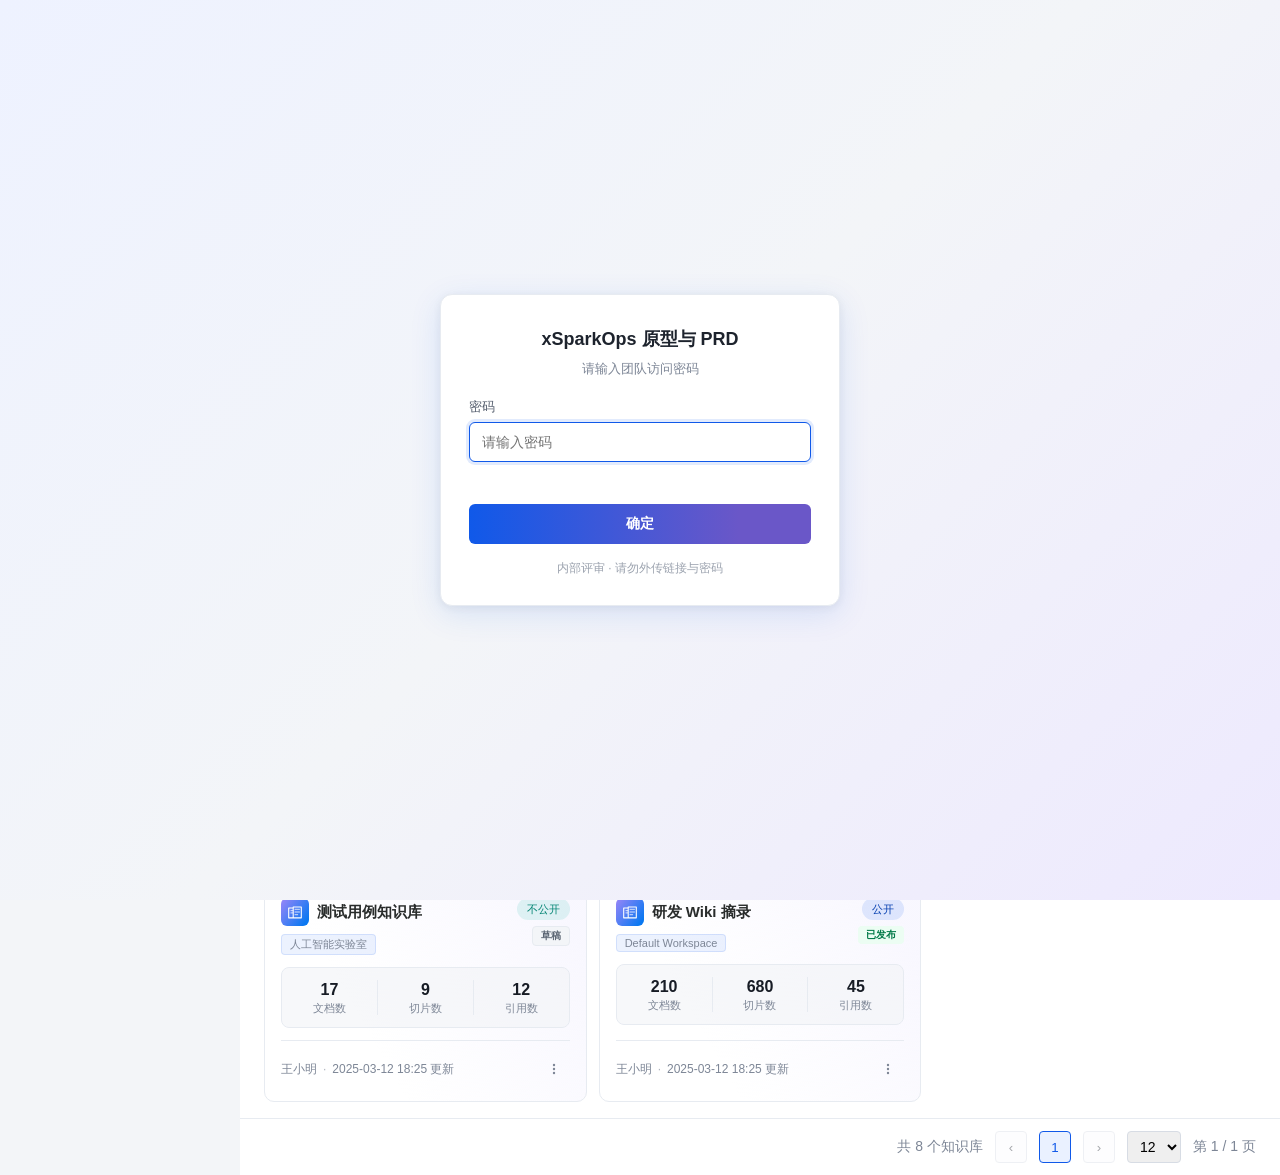
==== commit d1db1135: "Enhance knowledge management, approval AI summaries, and ops analytics prototypes. Add knowledge tab" ====
--- a/原型/资产/知识/index.html
+++ b/原型/资产/知识/index.html
@@ -33,7 +33,10 @@
   <script src="../../../共享/sidebar/icons.js"></script>
   <script src="../../../共享/sidebar/sidebar.js"></script>
   <script src="mock-data.js"></script>
+  <script src="../../../共享/mock/approval-bridge.js"></script>
   <script src="knowledge.js"></script>
+  <script src="kb-search-select.js"></script>
+  <script src="knowledge-create.js"></script>
   <script>
     XSparkSidebar.init('#sidebar', {
       activeId: 'knowledge',
--- a/原型/资产/知识/knowledge.css
+++ b/原型/资产/知识/knowledge.css
@@ -69,14 +69,187 @@
   margin: 0;
 }
 
+.kb-tabs {
+  display: flex;
+  gap: 4px;
+  padding: 0 24px;
+  height: 44px;
+  border-bottom: 1px solid var(--kb-border);
+  flex-shrink: 0;
+  align-items: flex-end;
+}
+
+.kb-tab {
+  padding: 10px 14px;
+  font-size: 13px;
+  color: var(--kb-text-2);
+  cursor: pointer;
+  border-bottom: 2px solid transparent;
+  margin-bottom: -1px;
+  background: none;
+  border-top: none;
+  border-left: none;
+  border-right: none;
+  font-family: inherit;
+}
+
+.kb-tab:hover {
+  color: var(--kb-text);
+}
+
+.kb-tab.active {
+  color: var(--kb-primary);
+  border-bottom-color: var(--kb-primary);
+  font-weight: 500;
+}
+
+.kb-filters {
+  flex-shrink: 0;
+  border-bottom: 1px solid var(--kb-border);
+}
+
+.kb-status-bar {
+  display: flex;
+  align-items: center;
+  gap: 12px;
+  padding: 12px 24px 0;
+  flex-wrap: wrap;
+}
+
+.kb-status-bar-label {
+  font-size: 13px;
+  color: var(--kb-text-2);
+  flex-shrink: 0;
+}
+
+.kb-status-tabs {
+  display: flex;
+  flex-wrap: wrap;
+  gap: 6px;
+}
+
+.kb-status-tab {
+  padding: 4px 12px;
+  border-radius: 999px;
+  border: 1px solid #D7DCE4;
+  background: #fff;
+  font-size: 12px;
+  color: var(--kb-text-2);
+  cursor: pointer;
+  font-family: inherit;
+  line-height: 20px;
+}
+
+.kb-status-tab:hover {
+  color: var(--kb-text);
+  border-color: var(--kb-border-hover);
+}
+
+.kb-status-tab.active {
+  background: rgba(16, 89, 233, 0.08);
+  border-color: var(--kb-primary);
+  color: var(--kb-primary);
+  font-weight: 500;
+}
+
+.kb-scope-tabs {
+  display: flex;
+  flex-wrap: wrap;
+  gap: 6px;
+}
+
+.kb-scope-tab {
+  padding: 4px 12px;
+  border-radius: 999px;
+  border: 1px solid #D7DCE4;
+  background: #fff;
+  font-size: 12px;
+  color: var(--kb-text-2);
+  cursor: pointer;
+  font-family: inherit;
+  line-height: 20px;
+}
+
+.kb-scope-tab--workspace.active { background: rgba(17, 180, 160, 0.12); border-color: #028473; color: #028473; font-weight: 500; }
+.kb-scope-tab--public.active { background: rgba(16, 89, 233, 0.08); border-color: var(--kb-primary); color: var(--kb-primary); font-weight: 500; }
+.kb-scope-tab--all.active { background: rgba(16, 89, 233, 0.08); border-color: var(--kb-primary); color: var(--kb-primary); font-weight: 500; }
+
+.kb-scope-tab:hover {
+  color: var(--kb-text);
+  border-color: var(--kb-border-hover);
+}
+
+.kb-legend {
+  margin: 0 24px 8px;
+  font-size: 12px;
+  color: var(--kb-text-2);
+}
+
+.kb-legend summary {
+  cursor: pointer;
+  color: var(--kb-primary);
+  font-weight: 500;
+  padding: 4px 0;
+  list-style: none;
+}
+
+.kb-legend summary::-webkit-details-marker { display: none; }
+
+.kb-legend-grid {
+  display: grid;
+  grid-template-columns: 1fr 1fr;
+  gap: 16px;
+  padding: 10px 0 4px;
+}
+
+.kb-legend-block h4 {
+  font-size: 12px;
+  font-weight: 600;
+  color: var(--kb-text);
+  margin-bottom: 8px;
+}
+
+.kb-legend-block p {
+  margin: 0 0 8px;
+  line-height: 1.5;
+  display: flex;
+  align-items: flex-start;
+  gap: 8px;
+}
+
+.kb-legend-block .kb-tag,
+.kb-legend-block .kb-status {
+  flex-shrink: 0;
+  margin-top: 1px;
+}
+
+.kb-card-hint {
+  margin: -4px 0 10px;
+  padding: 6px 10px;
+  border-radius: 6px;
+  font-size: 11px;
+  line-height: 1.45;
+}
+
+.kb-card-hint--reject {
+  background: #FEECEB;
+  color: #B42318;
+  border: 1px solid #FECDCA;
+}
+
+.kb-card-hint--pending {
+  background: #FEF3C7;
+  color: #B45309;
+  border: 1px solid #FDE68A;
+}
+
 .kb-toolbar {
   display: flex;
   align-items: center;
   justify-content: space-between;
-  padding: 12px 24px;
+  padding: 10px 24px 12px;
   gap: 16px;
   flex-shrink: 0;
-  border-bottom: 1px solid var(--kb-border);
 }
 
 .kb-toolbar-left {
@@ -301,9 +474,11 @@
   text-align: center;
 }
 
-.kb-tag--private {
-  background: #E7EBF1;
-  color: #171C25;
+.kb-tag--workspace,
+.kb-tag--private,
+.kb-tag--team {
+  background: rgba(17, 180, 160, 0.12);
+  color: #028473;
 }
 
 .kb-tag--public {
@@ -311,9 +486,20 @@
   color: #043FB0;
 }
 
-.kb-tag--team {
-  background: rgba(17, 180, 160, 0.12);
-  color: #028473;
+.kb-create-scopes--inline {
+  display: grid;
+  grid-template-columns: 1fr 1fr;
+  gap: 10px;
+}
+
+.kb-create-modal--single {
+  width: 520px;
+}
+
+@media (max-width: 560px) {
+  .kb-create-scopes--inline {
+    grid-template-columns: 1fr;
+  }
 }
 
 .kb-card-stats {
@@ -397,6 +583,71 @@
   text-overflow: ellipsis;
 }
 
+.kb-card-more-wrap {
+  position: relative;
+  flex-shrink: 0;
+}
+
+.kb-card-badges {
+  display: flex;
+  flex-direction: column;
+  align-items: flex-end;
+  gap: 6px;
+  flex-shrink: 0;
+}
+
+.kb-status {
+  font-size: 10px;
+  font-weight: 600;
+  padding: 2px 8px;
+  border-radius: 4px;
+  white-space: nowrap;
+}
+
+.kb-status--draft { background: #F3F5F8; color: #5B6573; border: 1px solid #E7EBF1; }
+.kb-status--pending { background: #FEF3C7; color: #B45309; }
+.kb-status--published { background: #ECFDF3; color: #027A48; }
+.kb-status--rejected { background: #FEECEB; color: #B42318; }
+
+.kb-card-menu {
+  position: absolute;
+  right: 0;
+  bottom: calc(100% + 4px);
+  min-width: 120px;
+  padding: 4px;
+  background: #fff;
+  border: 1px solid #D7DCE4;
+  border-radius: 8px;
+  box-shadow: 0 8px 24px rgba(16, 24, 40, 0.12);
+  z-index: 20;
+}
+
+.kb-card-menu-item {
+  display: block;
+  width: 100%;
+  padding: 8px 12px;
+  border: none;
+  border-radius: 6px;
+  background: transparent;
+  text-align: left;
+  font-size: 13px;
+  color: var(--kb-text);
+  cursor: pointer;
+  font-family: inherit;
+}
+
+.kb-card-menu-item:hover {
+  background: #F3F5F8;
+}
+
+.kb-card-menu-item--danger {
+  color: #B42318;
+}
+
+.kb-card-menu-item--danger:hover {
+  background: #FEECEB;
+}
+
 .kb-card-more {
   width: 32px;
   height: 32px;
@@ -408,6 +659,11 @@
   display: flex;
   align-items: center;
   justify-content: center;
+}
+
+.kb-card-more.active,
+.kb-card-more:hover {
+  background: #E7EBF1;
 }
 
 .kb-card:hover .kb-card-more {
@@ -490,4 +746,458 @@
   .kb-select--ws {
     width: 100%;
   }
-}
+
+  .kb-create-modal {
+    width: 100%;
+    max-height: 100vh;
+    border-radius: 12px 12px 0 0;
+    top: auto;
+    bottom: 0;
+    transform: translate(-50%, 0);
+  }
+}
+
+/* 创建知识库弹窗 */
+.kb-modal-backdrop {
+  position: fixed;
+  inset: 0;
+  background: rgba(0, 0, 0, 0.35);
+  z-index: 400;
+}
+
+.kb-create-modal {
+  position: fixed;
+  top: 50%;
+  left: 50%;
+  transform: translate(-50%, -50%);
+  width: 560px;
+  max-width: 94vw;
+  max-height: 90vh;
+  background: var(--kb-card);
+  border-radius: 12px;
+  box-shadow: 0 16px 48px rgba(0, 0, 0, 0.15);
+  z-index: 401;
+  display: flex;
+  flex-direction: column;
+  overflow: hidden;
+}
+
+.kb-create-head {
+  display: flex;
+  justify-content: space-between;
+  align-items: flex-start;
+  padding: 18px 20px 14px;
+  border-bottom: 1px solid var(--kb-border);
+}
+
+.kb-create-head h2 {
+  margin: 0;
+  font-size: 17px;
+  font-weight: 600;
+}
+
+.kb-create-head p {
+  margin: 4px 0 0;
+  font-size: 12px;
+  color: var(--kb-text-2);
+}
+
+.kb-create-close {
+  border: none;
+  background: transparent;
+  font-size: 18px;
+  color: var(--kb-text-2);
+  cursor: pointer;
+  padding: 4px 8px;
+  border-radius: 6px;
+}
+
+.kb-create-close:hover {
+  background: #F3F5F8;
+  color: var(--kb-text);
+}
+
+.kb-create-steps {
+  display: flex;
+  gap: 8px;
+  padding: 12px 20px;
+  border-bottom: 1px solid var(--kb-border);
+  background: #FAFBFC;
+}
+
+.kb-create-step {
+  flex: 1;
+  display: flex;
+  align-items: flex-start;
+  gap: 10px;
+  padding: 8px 10px;
+  border-radius: 8px;
+  opacity: 0.55;
+}
+
+.kb-create-step.active,
+.kb-create-step.done {
+  opacity: 1;
+  background: #fff;
+  border: 1px solid var(--kb-border);
+}
+
+.kb-create-step-num {
+  width: 22px;
+  height: 22px;
+  border-radius: 50%;
+  background: #E7EBF1;
+  color: var(--kb-text-2);
+  font-size: 11px;
+  font-weight: 600;
+  display: flex;
+  align-items: center;
+  justify-content: center;
+  flex-shrink: 0;
+}
+
+.kb-create-step.active .kb-create-step-num {
+  background: var(--kb-primary);
+  color: #fff;
+}
+
+.kb-create-step.done .kb-create-step-num {
+  background: #ECFDF3;
+  color: #027A48;
+}
+
+.kb-create-step-text {
+  display: flex;
+  flex-direction: column;
+  gap: 2px;
+  min-width: 0;
+}
+
+.kb-create-step-text strong {
+  font-size: 12px;
+  font-weight: 600;
+}
+
+.kb-create-step-text em {
+  font-size: 11px;
+  color: var(--kb-text-2);
+  font-style: normal;
+  line-height: 1.35;
+}
+
+.kb-create-body {
+  flex: 1;
+  overflow-y: auto;
+  padding: 16px 20px;
+}
+
+.kb-create-section {
+  margin-bottom: 16px;
+}
+
+.kb-create-section-title {
+  font-size: 14px;
+  font-weight: 600;
+  margin-bottom: 4px;
+}
+
+.kb-create-section-desc {
+  font-size: 12px;
+  color: var(--kb-text-2);
+  margin: 0 0 12px;
+}
+
+.kb-create-label {
+  display: block;
+  font-size: 13px;
+  font-weight: 500;
+  margin-bottom: 6px;
+}
+
+.kb-create-required {
+  color: #B42318;
+}
+
+.kb-create-input,
+.kb-create-textarea,
+.kb-create-select {
+  width: 100%;
+  border: 1px solid #D7DCE4;
+  border-radius: 6px;
+  padding: 8px 12px;
+  font-size: 14px;
+  font-family: inherit;
+  color: var(--kb-text);
+  background: #fff;
+  box-sizing: border-box;
+}
+
+.kb-create-input:focus,
+.kb-create-textarea:focus,
+.kb-create-select:focus {
+  outline: none;
+  border-color: var(--kb-primary);
+  box-shadow: 0 0 0 2px rgba(16, 89, 233, 0.12);
+}
+
+.kb-create-textarea {
+  resize: vertical;
+  min-height: 72px;
+}
+
+.kb-create-hint {
+  margin: 6px 0 0;
+  font-size: 11px;
+  color: var(--kb-text-2);
+}
+
+.kb-create-scopes {
+  display: flex;
+  flex-direction: column;
+  gap: 10px;
+}
+
+.kb-create-scope {
+  display: block;
+  padding: 12px 14px;
+  border: 1px solid var(--kb-border);
+  border-radius: 10px;
+  cursor: pointer;
+  transition: border-color 0.15s, background 0.15s;
+}
+
+.kb-create-scope input {
+  position: absolute;
+  opacity: 0;
+  pointer-events: none;
+}
+
+.kb-create-scope.selected {
+  border-color: var(--kb-primary);
+  background: rgba(16, 89, 233, 0.04);
+  box-shadow: 0 0 0 1px rgba(16, 89, 233, 0.08);
+}
+
+.kb-create-scope-head {
+  display: block;
+  margin-bottom: 6px;
+}
+
+.kb-create-scope-desc {
+  display: block;
+  font-size: 12px;
+  color: var(--kb-text-2);
+  line-height: 1.45;
+}
+
+.kb-create-scope-note {
+  display: block;
+  margin-top: 6px;
+  font-size: 11px;
+  color: #B45309;
+}
+
+.kb-create-preview {
+  margin-top: 8px;
+  padding: 12px 14px;
+  background: #F7F9FC;
+  border: 1px solid var(--kb-border);
+  border-radius: 8px;
+}
+
+.kb-create-preview-title {
+  font-size: 12px;
+  font-weight: 600;
+  color: var(--kb-text-2);
+  margin-bottom: 10px;
+}
+
+.kb-create-preview-dl {
+  margin: 0;
+  display: grid;
+  grid-template-columns: 88px 1fr;
+  gap: 8px 12px;
+  font-size: 12px;
+}
+
+.kb-create-preview-dl dt {
+  color: var(--kb-text-2);
+  margin: 0;
+}
+
+.kb-create-preview-dl dd {
+  margin: 0;
+  color: var(--kb-text);
+  word-break: break-word;
+}
+
+.kb-create-foot {
+  display: flex;
+  justify-content: flex-end;
+  gap: 10px;
+  padding: 14px 20px;
+  border-top: 1px solid var(--kb-border);
+  background: #FAFBFC;
+}
+
+.kb-toast {
+  position: fixed;
+  bottom: 24px;
+  left: 50%;
+  transform: translateX(-50%);
+  padding: 10px 18px;
+  background: #1D232D;
+  color: #fff;
+  font-size: 13px;
+  border-radius: 8px;
+  box-shadow: 0 8px 24px rgba(0, 0, 0, 0.2);
+  z-index: 500;
+  animation: kb-toast-in 0.25s ease;
+}
+
+@keyframes kb-toast-in {
+  from { opacity: 0; transform: translateX(-50%) translateY(8px); }
+  to { opacity: 1; transform: translateX(-50%) translateY(0); }
+}
+
+/* 可搜索下拉 */
+.kb-search-select {
+  position: relative;
+}
+
+.kb-search-select-label {
+  display: block;
+  font-size: 13px;
+  font-weight: 500;
+  margin-bottom: 6px;
+}
+
+.kb-search-select-label--compact {
+  font-size: 12px;
+  font-weight: 400;
+  color: var(--kb-text-2);
+  margin-bottom: 4px;
+}
+
+.kb-search-select--compact {
+  min-width: 180px;
+}
+
+.kb-search-select-control {
+  position: relative;
+}
+
+.kb-search-select-trigger {
+  width: 100%;
+  display: flex;
+  align-items: center;
+  justify-content: space-between;
+  gap: 8px;
+  min-height: 32px;
+  padding: 5px 10px;
+  border: 1px solid #D7DCE4;
+  border-radius: 6px;
+  background: #fff;
+  font-size: 13px;
+  font-family: inherit;
+  color: var(--kb-text);
+  cursor: pointer;
+  text-align: left;
+}
+
+.kb-search-select-trigger:hover,
+.kb-search-select.open .kb-search-select-trigger {
+  border-color: var(--kb-primary);
+}
+
+.kb-search-select-panel {
+  position: absolute;
+  left: 0;
+  right: 0;
+  top: calc(100% + 4px);
+  z-index: 30;
+  background: #fff;
+  border: 1px solid #D7DCE4;
+  border-radius: 8px;
+  box-shadow: 0 8px 24px rgba(16, 24, 40, 0.12);
+  overflow: hidden;
+}
+
+.kb-search-select-panel[hidden] {
+  display: none;
+}
+
+.kb-search-select-search {
+  display: flex;
+  align-items: center;
+  gap: 8px;
+  padding: 8px 10px;
+  border-bottom: 1px solid var(--kb-border);
+}
+
+.kb-search-select-search svg {
+  flex-shrink: 0;
+  color: var(--kb-text-3);
+}
+
+.kb-search-select-input {
+  border: none;
+  outline: none;
+  width: 100%;
+  font-size: 13px;
+  font-family: inherit;
+  background: transparent;
+  color: var(--kb-text);
+}
+
+.kb-search-select-list {
+  list-style: none;
+  margin: 0;
+  padding: 4px;
+  max-height: 200px;
+  overflow-y: auto;
+}
+
+.kb-search-select-option {
+  display: flex;
+  flex-direction: column;
+  align-items: flex-start;
+  gap: 2px;
+  width: 100%;
+  padding: 8px 10px;
+  border: none;
+  border-radius: 6px;
+  background: transparent;
+  text-align: left;
+  cursor: pointer;
+  font-family: inherit;
+}
+
+.kb-search-select-option:hover,
+.kb-search-select-option.selected {
+  background: #F3F5F8;
+}
+
+.kb-search-select-option-desc {
+  font-size: 11px;
+  color: var(--kb-text-2);
+  line-height: 1.4;
+}
+
+.kb-search-select-empty {
+  padding: 12px;
+  font-size: 12px;
+  color: var(--kb-text-2);
+  text-align: center;
+}
+
+.kb-search-select-hint {
+  margin: 6px 0 0;
+  font-size: 11px;
+  color: var(--kb-text-2);
+  line-height: 1.45;
+}
+
+.kb-toolbar-left .kb-search-select--compact {
+  flex-shrink: 0;
+}
--- a/共享/sidebar/theme-dark.css
+++ b/共享/sidebar/theme-dark.css
@@ -262,6 +262,17 @@
 }
 
 .xs-app[data-theme="dark"] .apv-filter-text-inline,
+.xs-app[data-theme="dark"] .obs-filter-panel,
+.xs-app[data-theme="dark"] .obs-filter-panel-head,
+.xs-app[data-theme="dark"] .obs-filter-group {
+  border-color: var(--xs-dark-border);
+}
+
+.xs-app[data-theme="dark"] .obs-filter-group-head:hover {
+  background: var(--xs-dark-hover);
+}
+
+.xs-app[data-theme="dark"] .obs-filter-text,
 .xs-app[data-theme="dark"] .obs-filter-text-inline,
 .xs-app[data-theme="dark"] .gov-filter-text-inline,
 .xs-app[data-theme="dark"] .ops-ai-insight-input,
@@ -504,6 +515,161 @@
   color: var(--xs-dark-text-2);
 }
 
+.xs-app[data-theme="dark"] .kb-tab.active {
+  color: var(--xs-dark-primary);
+  border-bottom-color: var(--xs-dark-primary);
+}
+
+.xs-app[data-theme="dark"] .kb-status-tab {
+  background: var(--xs-dark-surface);
+  border-color: var(--xs-dark-border);
+  color: var(--xs-dark-text-2);
+}
+
+.xs-app[data-theme="dark"] .kb-status-tab.active {
+  background: rgba(16, 89, 233, 0.15);
+  border-color: var(--xs-dark-primary);
+  color: var(--xs-dark-primary);
+}
+
+.xs-app[data-theme="dark"] .kb-scope-tab {
+  background: var(--xs-dark-surface);
+  border-color: var(--xs-dark-border);
+  color: var(--xs-dark-text-2);
+}
+
+.xs-app[data-theme="dark"] .kb-legend-block h4 {
+  color: var(--xs-dark-text);
+}
+
+.xs-app[data-theme="dark"] .kb-card-hint--reject {
+  background: rgba(180, 35, 24, 0.15);
+  border-color: rgba(180, 35, 24, 0.3);
+}
+
+.xs-app[data-theme="dark"] .kb-card-hint--pending {
+  background: rgba(180, 83, 9, 0.15);
+  border-color: rgba(180, 83, 9, 0.3);
+}
+
+.xs-app[data-theme="dark"] .kb-status--draft {
+  background: var(--xs-dark-hover);
+  color: var(--xs-dark-text-2);
+  border-color: var(--xs-dark-border);
+}
+
+.xs-app[data-theme="dark"] .kb-create-modal,
+.xs-app[data-theme="dark"] .kb-create-steps,
+.xs-app[data-theme="dark"] .kb-create-foot {
+  background: var(--xs-dark-surface);
+  border-color: var(--xs-dark-border);
+}
+
+.xs-app[data-theme="dark"] .kb-create-step.active,
+.xs-app[data-theme="dark"] .kb-create-step.done {
+  background: var(--xs-dark-hover);
+}
+
+.xs-app[data-theme="dark"] .kb-create-input,
+.xs-app[data-theme="dark"] .kb-create-textarea,
+.xs-app[data-theme="dark"] .kb-create-select,
+.xs-app[data-theme="dark"] .kb-create-scope {
+  background: var(--xs-dark-surface);
+  border-color: var(--xs-dark-border);
+  color: var(--xs-dark-text);
+}
+
+.xs-app[data-theme="dark"] .kb-create-preview {
+  background: var(--xs-dark-hover);
+}
+
+.xs-app[data-theme="dark"] .kb-search-select-trigger,
+.xs-app[data-theme="dark"] .kb-search-select-panel {
+  background: var(--xs-dark-surface);
+  border-color: var(--xs-dark-border);
+  color: var(--xs-dark-text);
+}
+
+.xs-app[data-theme="dark"] .kb-search-select-option:hover,
+.xs-app[data-theme="dark"] .kb-search-select-option.selected {
+  background: var(--xs-dark-hover);
+}
+
+.xs-app[data-theme="dark"] .kb-card-menu {
+  background: var(--xs-dark-surface);
+  border-color: var(--xs-dark-border);
+  box-shadow: 0 8px 24px rgba(0, 0, 0, 0.35);
+}
+
+.xs-app[data-theme="dark"] .kb-card-menu-item {
+  color: var(--xs-dark-text);
+}
+
+.xs-app[data-theme="dark"] .kb-card-menu-item:hover {
+  background: var(--xs-dark-hover);
+}
+
+.xs-app[data-theme="dark"] .kb-card-menu-item--danger:hover {
+  background: rgba(180, 35, 24, 0.15);
+}
+
+/* Ops analytics (运营分析) — page chrome */
+.xs-app[data-theme="dark"].ops-analysis-app {
+  background: var(--xs-dark-bg);
+}
+
+.xs-app[data-theme="dark"].ops-analysis-app .ops-page-head,
+.xs-app[data-theme="dark"].ops-analysis-app .ops-tabs {
+  background: var(--xs-dark-surface);
+  border-color: var(--xs-dark-border);
+}
+
+.xs-app[data-theme="dark"].ops-analysis-app .ops-content {
+  background: var(--xs-dark-bg);
+}
+
+.xs-app[data-theme="dark"] .ops-kpi,
+.xs-app[data-theme="dark"] .ops-card,
+.xs-app[data-theme="dark"] .ops-toolbar {
+  background: var(--xs-dark-surface);
+  border-color: var(--xs-dark-border);
+}
+
+.xs-app[data-theme="dark"] .ops-card-head {
+  background: var(--xs-dark-surface-2);
+  border-color: var(--xs-dark-border);
+}
+
+.xs-app[data-theme="dark"] .ops-kpi-value,
+.xs-app[data-theme="dark"] .ops-page-title h1 {
+  color: var(--xs-dark-text);
+}
+
+.xs-app[data-theme="dark"] .ops-page-title p,
+.xs-app[data-theme="dark"] .ops-kpi-label,
+.xs-app[data-theme="dark"] .ops-card-sub {
+  color: var(--xs-dark-text-2);
+}
+
+.xs-app[data-theme="dark"] .ops-radar-area {
+  fill: rgba(16, 89, 233, 0.22);
+  stroke: #7EB3FF;
+}
+
+.xs-app[data-theme="dark"] .ops-radar-label {
+  fill: var(--xs-dark-text-2);
+}
+
+.xs-app[data-theme="dark"] .ops-asset-type-card,
+.xs-app[data-theme="dark"] .ops-type-trend-cell {
+  background: var(--xs-dark-surface-2);
+  border-color: var(--xs-dark-border);
+}
+
+.xs-app[data-theme="dark"] .ops-donut::after {
+  background: var(--xs-dark-surface);
+}
+
 /* Ops console (运维后台) */
 .xs-app[data-theme="dark"].ops-app .xs-main {
   background: var(--xs-dark-bg);
